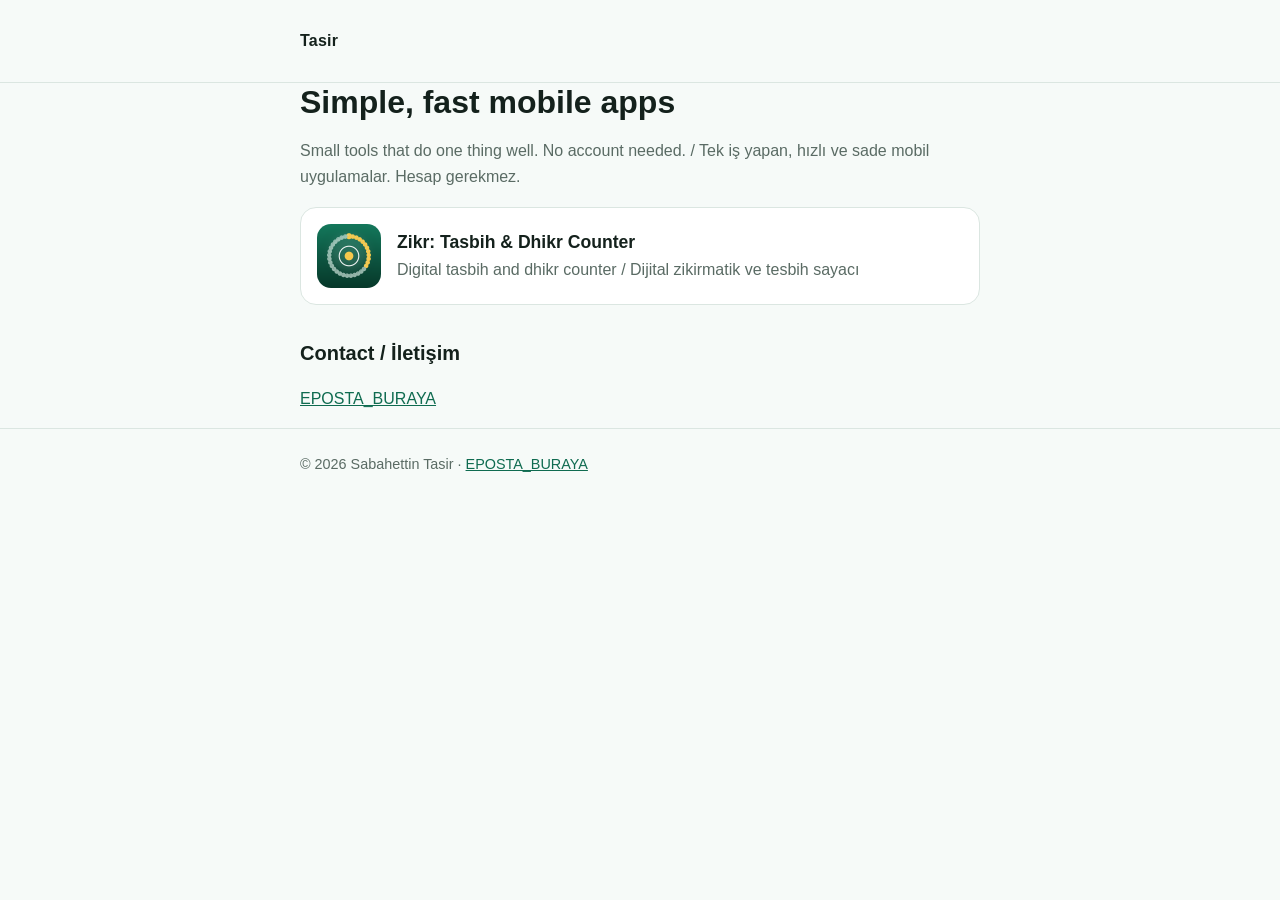
==== index.html @ 007dacdf "Initial site: tasirs.com" ====
<!doctype html>
<html lang="en">
<head>
<meta charset="utf-8">
<meta name="viewport" content="width=device-width,initial-scale=1">
<title>Tasir - Mobile apps</title>
<meta name="description" content="Simple, fast, offline-friendly mobile apps by Sabahettin Tasir.">
<link rel="icon" href="./assets/favicon.png">
<link rel="stylesheet" href="./assets/style.css">
</head>
<body>
<header><div class="wrap"><a href="./">Tasir</a></div></header>
<main class="wrap">
<h1>Simple, fast mobile apps</h1>
<p class="muted">Small tools that do one thing well. No account needed. / Tek iş yapan, hızlı ve sade mobil uygulamalar. Hesap gerekmez.</p>
<a class="card" href="zikr/"><img src="zikr/icon.png" alt="Zikr"><span><strong>Zikr: Tasbih &amp; Dhikr Counter</strong><span class="muted">Digital tasbih and dhikr counter / Dijital zikirmatik ve tesbih sayacı</span></span></a>
<h2>Contact / İletişim</h2>
<p><a href="mailto:EPOSTA_BURAYA">EPOSTA_BURAYA</a></p>
</main>
<footer><div class="wrap">&copy; 2026 Sabahettin Tasir &middot; <a href="mailto:EPOSTA_BURAYA">EPOSTA_BURAYA</a></div></footer>
</body>
</html>
---- assets/style.css ----
:root{--bg:#f6faf8;--fg:#14211c;--muted:#5a6b64;--card:#fff;--line:#dbe6e1;--accent:#0f6b50}
@media (prefers-color-scheme:dark){:root{--bg:#0d1512;--fg:#e8f1ed;--muted:#9fb3aa;--card:#142019;--line:#24352d;--accent:#5fd1a8}}
*{box-sizing:border-box}
body{margin:0;background:var(--bg);color:var(--fg);font:16px/1.65 -apple-system,BlinkMacSystemFont,"Segoe UI",Roboto,Helvetica,Arial,sans-serif}
.wrap{max-width:720px;margin:0 auto;padding:0 20px}
header{padding:28px 0;border-bottom:1px solid var(--line)}
header a{color:var(--fg);text-decoration:none;font-weight:700;letter-spacing:.2px}
main{padding:40px 0 56px}
h1{font-size:2rem;line-height:1.2;margin:0 0 12px}
h2{font-size:1.25rem;margin:32px 0 8px}
p,li{color:var(--fg)}
.muted{color:var(--muted)}
a{color:var(--accent)}
.card{display:flex;gap:16px;align-items:center;background:var(--card);border:1px solid var(--line);border-radius:16px;padding:16px;text-decoration:none;color:inherit;margin:16px 0}
.card img{width:64px;height:64px;border-radius:14px}
.card strong{display:block;font-size:1.1rem}
.app-head{display:flex;gap:18px;align-items:center;margin-bottom:16px}
.app-head img{width:96px;height:96px;border-radius:22px}
footer{border-top:1px solid var(--line);padding:24px 0;color:var(--muted);font-size:.9rem}
.lang{font-size:.9rem;color:var(--muted)}
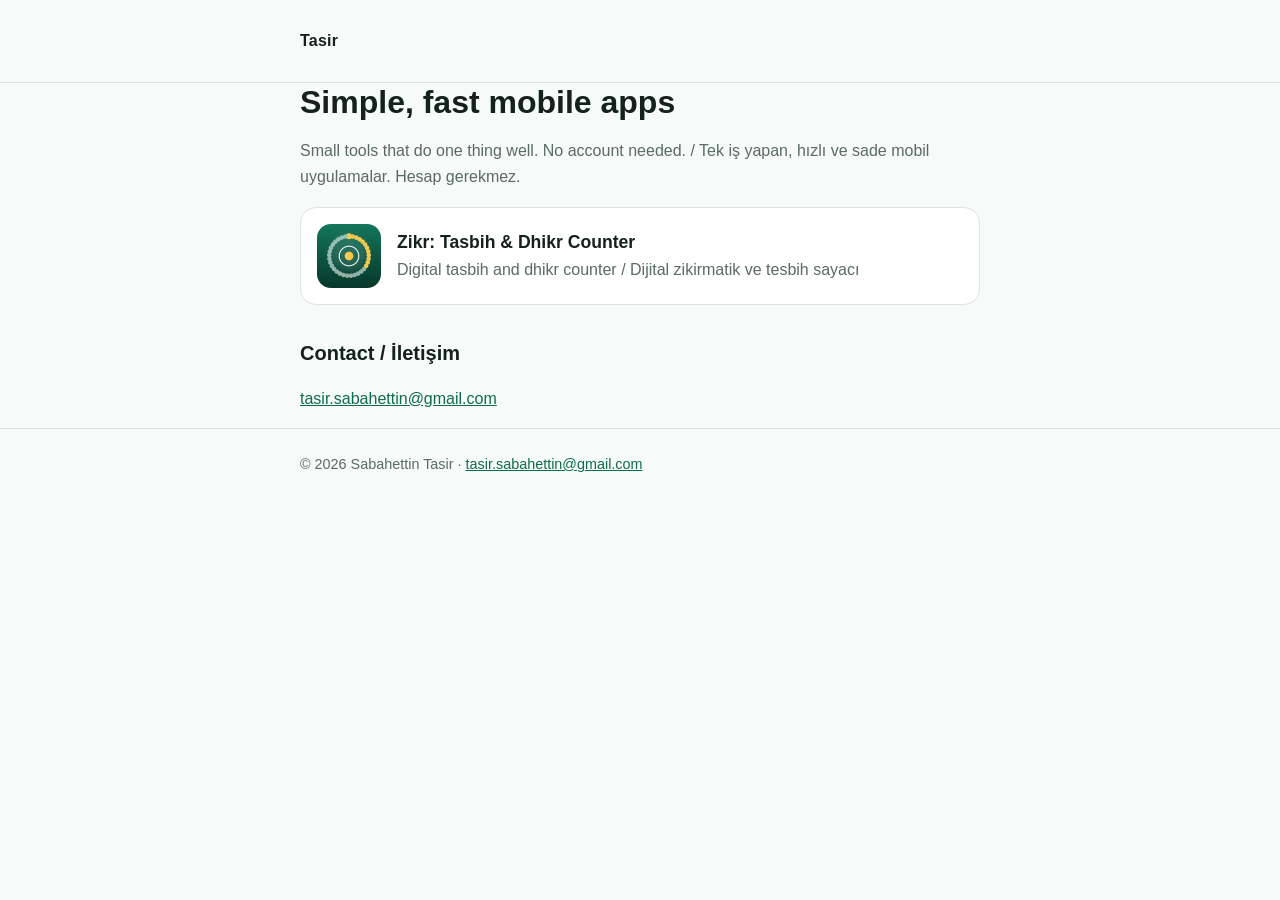
==== commit b34c9df1: "Add contact email" ====
--- a/index.html
+++ b/index.html
@@ -15,8 +15,8 @@
 <p class="muted">Small tools that do one thing well. No account needed. / Tek iş yapan, hızlı ve sade mobil uygulamalar. Hesap gerekmez.</p>
 <a class="card" href="zikr/"><img src="zikr/icon.png" alt="Zikr"><span><strong>Zikr: Tasbih &amp; Dhikr Counter</strong><span class="muted">Digital tasbih and dhikr counter / Dijital zikirmatik ve tesbih sayacı</span></span></a>
 <h2>Contact / İletişim</h2>
-<p><a href="mailto:EPOSTA_BURAYA">EPOSTA_BURAYA</a></p>
+<p><a href="mailto:tasir.sabahettin@gmail.com">tasir.sabahettin@gmail.com</a></p>
 </main>
-<footer><div class="wrap">&copy; 2026 Sabahettin Tasir &middot; <a href="mailto:EPOSTA_BURAYA">EPOSTA_BURAYA</a></div></footer>
+<footer><div class="wrap">&copy; 2026 Sabahettin Tasir &middot; <a href="mailto:tasir.sabahettin@gmail.com">tasir.sabahettin@gmail.com</a></div></footer>
 </body>
 </html>
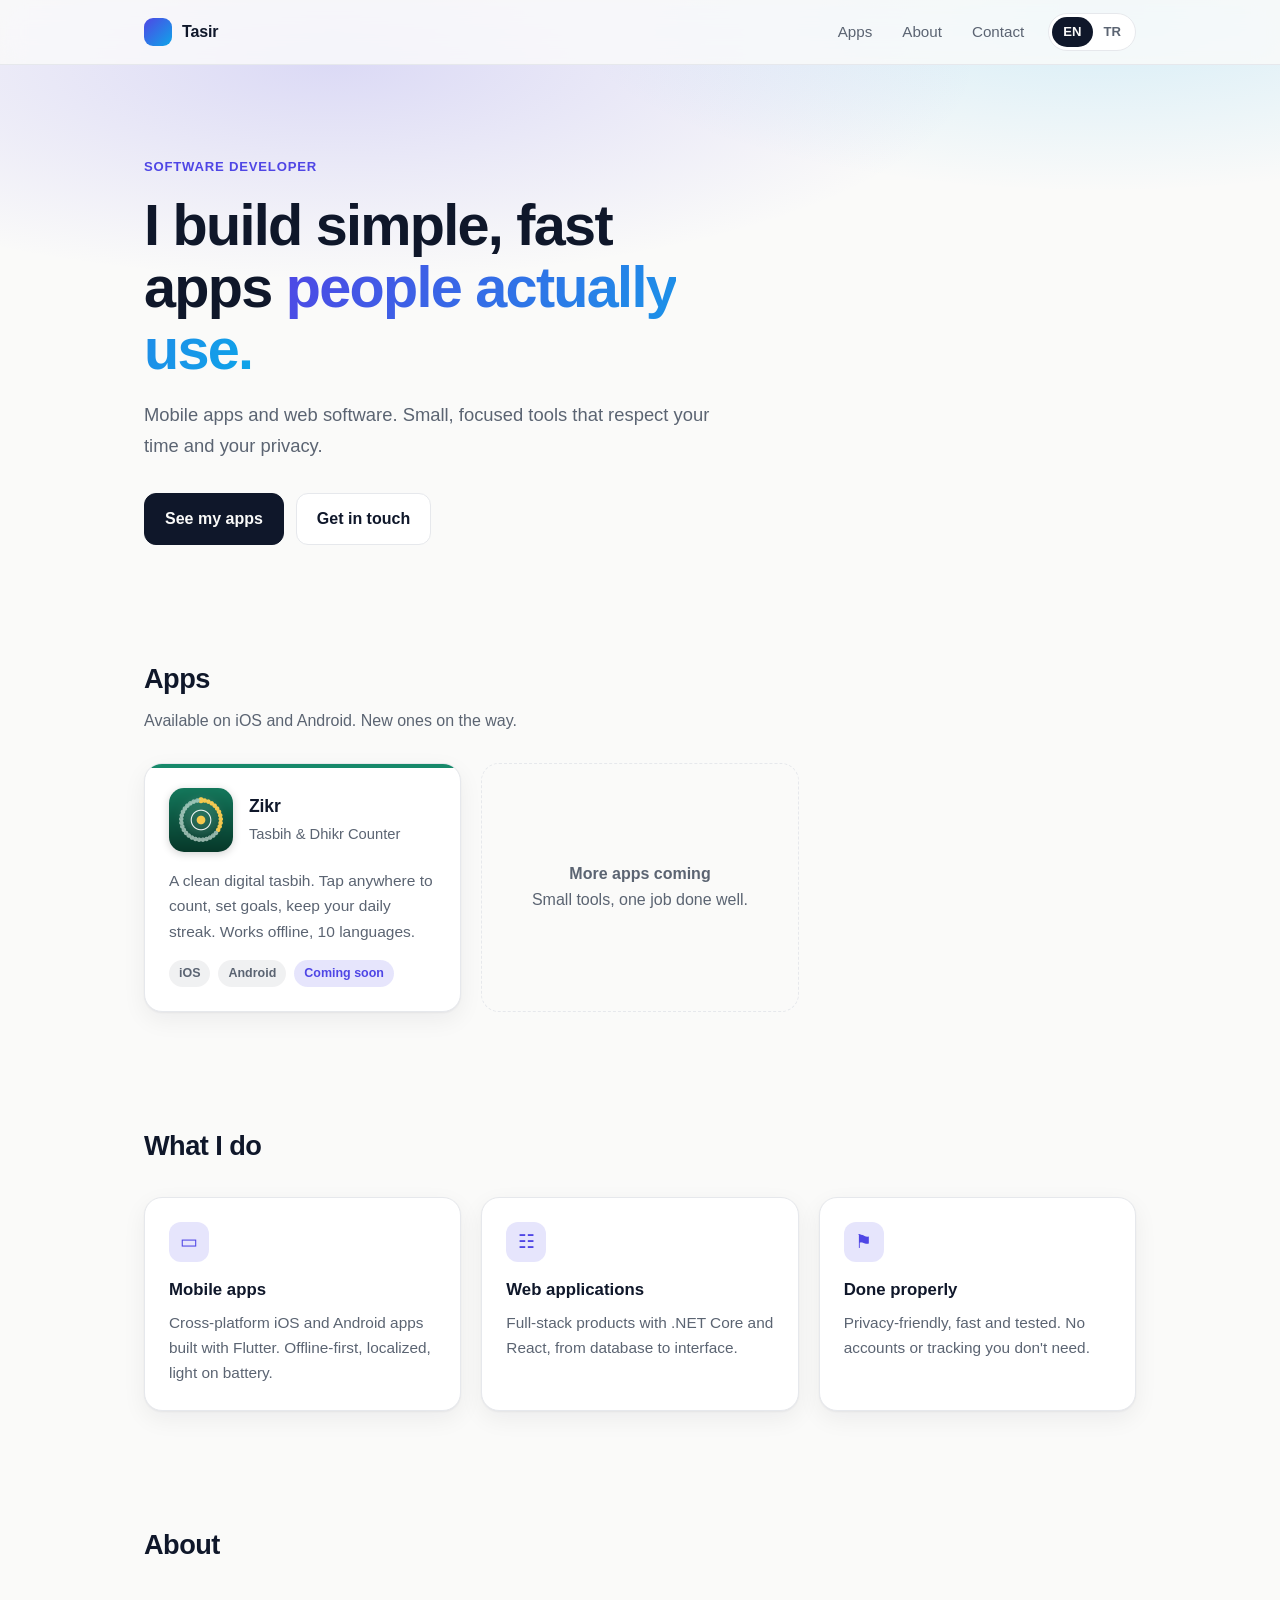
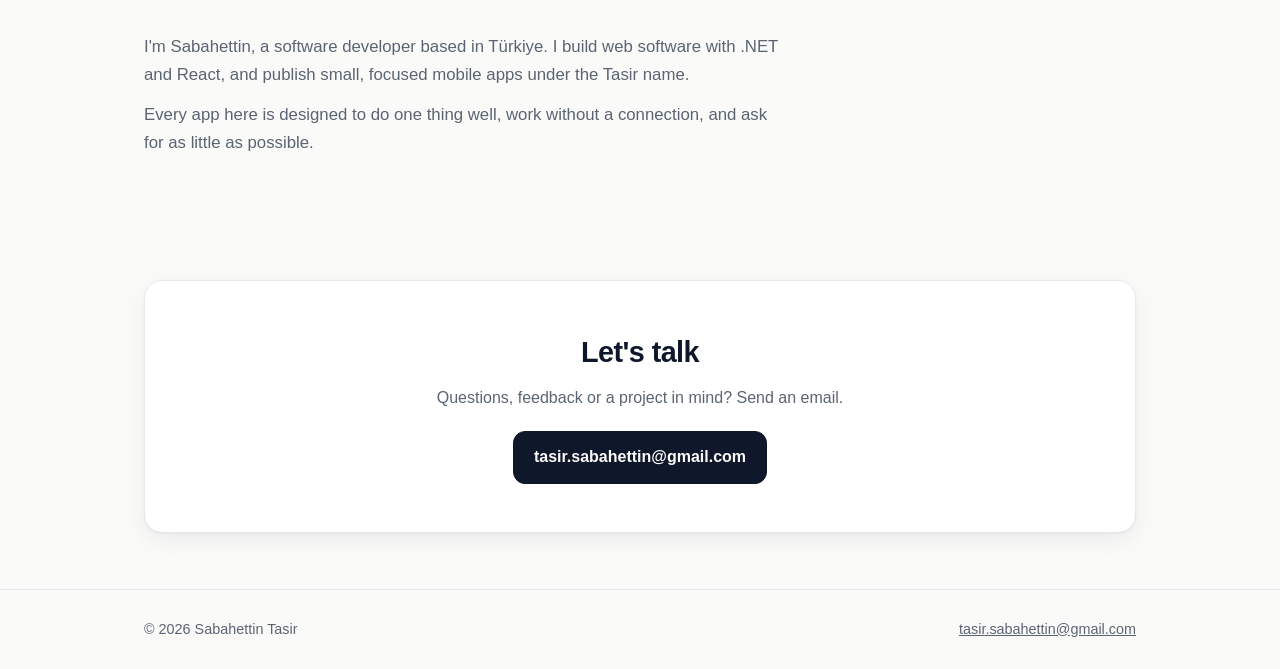
==== commit 10757b0d: "Redesign as portfolio site with TR/EN toggle" ====
--- a/index.html
+++ b/index.html
@@ -1,22 +1,75 @@
 <!doctype html>
-<html lang="en">
+<html lang="en" data-lang="en">
 <head>
 <meta charset="utf-8">
 <meta name="viewport" content="width=device-width,initial-scale=1">
-<title>Tasir - Mobile apps</title>
-<meta name="description" content="Simple, fast, offline-friendly mobile apps by Sabahettin Tasir.">
-<link rel="icon" href="./assets/favicon.png">
-<link rel="stylesheet" href="./assets/style.css">
+<title>Tasir | Mobile apps & software</title>
+<meta name="description" content="Simple, fast mobile apps and web software by Sabahettin Tasir.">
+<meta name="theme-color" content="#4f46e5">
+<link rel="icon" href="/assets/favicon.png">
+<link rel="stylesheet" href="/assets/style.css">
+<script src="/assets/site.js"></script>
 </head>
-<body>
-<header><div class="wrap"><a href="./">Tasir</a></div></header>
-<main class="wrap">
-<h1>Simple, fast mobile apps</h1>
-<p class="muted">Small tools that do one thing well. No account needed. / Tek iş yapan, hızlı ve sade mobil uygulamalar. Hesap gerekmez.</p>
-<a class="card" href="zikr/"><img src="zikr/icon.png" alt="Zikr"><span><strong>Zikr: Tasbih &amp; Dhikr Counter</strong><span class="muted">Digital tasbih and dhikr counter / Dijital zikirmatik ve tesbih sayacı</span></span></a>
-<h2>Contact / İletişim</h2>
-<p><a href="mailto:tasir.sabahettin@gmail.com">tasir.sabahettin@gmail.com</a></p>
+<body class="">
+<header class="site-header"><div class="wrap">
+  <a class="brand" href="/"><i></i>Tasir</a>
+  <nav>
+    <a class="nl" href="/#apps"><span class="en">Apps</span><span class="tr">Uygulamalar</span></a>
+    <a class="nl" href="/#about"><span class="en">About</span><span class="tr">Hakkımda</span></a>
+    <a class="nl" href="/#contact"><span class="en">Contact</span><span class="tr">İletişim</span></a>
+    <div class="lang-toggle" role="group" aria-label="Language"><button data-set="en">EN</button><button data-set="tr">TR</button></div>
+  </nav>
+</div></header>
+<main>
+<div class="hero"><div class="wrap">
+  <span class="eyebrow"><span class="en">Software developer</span><span class="tr">Yazılım geliştirici</span></span>
+  <h1><span class="en">I build simple, fast apps <span class="grad">people actually use.</span></span><span class="tr">İnsanların <span class="grad">gerçekten kullandığı</span>, sade ve hızlı uygulamalar geliştiriyorum.</span></h1>
+  <p class="lead"><span class="en">Mobile apps and web software. Small, focused tools that respect your time and your privacy.</span><span class="tr">Mobil uygulamalar ve web yazılımları. Zamanınıza ve gizliliğinize saygı duyan, küçük ve odaklı araçlar.</span></p>
+  <div class="btns">
+    <a class="btn primary" href="#apps"><span class="en">See my apps</span><span class="tr">Uygulamalarım</span></a>
+    <a class="btn" href="mailto:tasir.sabahettin@gmail.com"><span class="en">Get in touch</span><span class="tr">İletişime geç</span></a>
+  </div>
+</div></div>
+
+<section id="apps"><div class="wrap">
+  <div class="sec-head"><h2><span class="en">Apps</span><span class="tr">Uygulamalar</span></h2>
+  <p><span class="en">Available on iOS and Android. New ones on the way.</span><span class="tr">iOS ve Android için. Yenileri yolda.</span></p></div>
+  <div class="grid">
+    <a class="card app-card" href="/zikr/" style="--card-accent:#17896a">
+      <div class="app-top"><img src="/zikr/icon.png" alt="Zikr app icon"><div><strong>Zikr</strong><span>Tasbih &amp; Dhikr Counter</span></div></div>
+      <p class="app-desc"><span class="en">A clean digital tasbih. Tap anywhere to count, set goals, keep your daily streak. Works offline, 10 languages.</span><span class="tr">Sade bir dijital zikirmatik. Her yere dokunarak sayın, hedef belirleyin, günlük serinizi tutun. İnternetsiz çalışır, 10 dil.</span></p>
+      <div class="tags"><span class="tag">iOS</span><span class="tag">Android</span><span class="tag soon"><span class="en">Coming soon</span><span class="tr">Yakında</span></span></div>
+    </a>
+    <div class="card ghost"><strong><span class="en">More apps coming</span><span class="tr">Yeni uygulamalar geliyor</span></strong><span class="en">Small tools, one job done well.</span><span class="tr">Küçük araçlar, tek iş, iyi yapılmış.</span></div>
+  </div>
+</div></section>
+
+<section id="what"><div class="wrap">
+  <div class="sec-head"><h2><span class="en">What I do</span><span class="tr">Neler yapıyorum</span></h2></div>
+  <div class="grid">
+    <div class="card feat"><div class="ic">&#9645;</div><h3><span class="en">Mobile apps</span><span class="tr">Mobil uygulamalar</span></h3><p><span class="en">Cross-platform iOS and Android apps built with Flutter. Offline-first, localized, light on battery.</span><span class="tr">Flutter ile iOS ve Android uygulamaları. İnternetsiz çalışan, çok dilli, pil dostu.</span></p></div>
+    <div class="card feat"><div class="ic">&#9783;</div><h3><span class="en">Web applications</span><span class="tr">Web uygulamaları</span></h3><p><span class="en">Full-stack products with .NET Core and React, from database to interface.</span><span class="tr">.NET Core ve React ile veritabanından arayüze uçtan uca ürünler.</span></p></div>
+    <div class="card feat"><div class="ic">&#9873;</div><h3><span class="en">Done properly</span><span class="tr">Düzgün yapılmış</span></h3><p><span class="en">Privacy-friendly, fast and tested. No accounts or tracking you don't need.</span><span class="tr">Gizlilik dostu, hızlı ve test edilmiş. Gerek olmayan hesap ya da takip yok.</span></p></div>
+  </div>
+</div></section>
+
+<section id="about"><div class="wrap about">
+  <div class="sec-head"><h2><span class="en">About</span><span class="tr">Hakkımda</span></h2></div>
+  <div>
+    <p><span class="en">I'm Sabahettin, a software developer based in Türkiye. I build web software with .NET and React, and publish small, focused mobile apps under the Tasir name.</span><span class="tr">Ben Sabahettin, Türkiye'de yaşayan bir yazılım geliştiriciyim. .NET ve React ile web yazılımları geliştiriyor, Tasir adıyla küçük ve odaklı mobil uygulamalar yayınlıyorum.</span></p>
+    <p><span class="en">Every app here is designed to do one thing well, work without a connection, and ask for as little as possible.</span><span class="tr">Buradaki her uygulama tek işi iyi yapmak, bağlantı olmadan çalışmak ve mümkün olduğunca az şey istemek üzere tasarlandı.</span></p>
+  </div>
+</div></section>
+
+<section id="contact"><div class="wrap"><div class="card contact">
+  <h2><span class="en">Let's talk</span><span class="tr">Konuşalım</span></h2>
+  <p><span class="en">Questions, feedback or a project in mind? Send an email.</span><span class="tr">Soru, geri bildirim ya da bir proje mi var? E-posta gönderin.</span></p>
+  <a class="btn primary" href="mailto:tasir.sabahettin@gmail.com">tasir.sabahettin@gmail.com</a>
+</div></div></section>
 </main>
-<footer><div class="wrap">&copy; 2026 Sabahettin Tasir &middot; <a href="mailto:tasir.sabahettin@gmail.com">tasir.sabahettin@gmail.com</a></div></footer>
+<footer class="site-footer"><div class="wrap">
+  <span>&copy; 2026 Sabahettin Tasir</span>
+  <span><a href="mailto:tasir.sabahettin@gmail.com">tasir.sabahettin@gmail.com</a></span>
+</div></footer>
 </body>
 </html>
--- a/assets/style.css
+++ b/assets/style.css
@@ -1,20 +1,88 @@
-:root{--bg:#f6faf8;--fg:#14211c;--muted:#5a6b64;--card:#fff;--line:#dbe6e1;--accent:#0f6b50}
-@media (prefers-color-scheme:dark){:root{--bg:#0d1512;--fg:#e8f1ed;--muted:#9fb3aa;--card:#142019;--line:#24352d;--accent:#5fd1a8}}
+:root{
+  --bg:#fafaf9;--surface:#ffffff;--ink:#0f172a;--muted:#5b6472;--line:#e6e8ec;
+  --accent:#4f46e5;--accent-2:#0ea5e9;--accent-ink:#ffffff;--shadow:0 1px 2px rgba(15,23,42,.05),0 8px 24px rgba(15,23,42,.06);
+  --radius:18px;
+}
+@media (prefers-color-scheme:dark){
+  :root{--bg:#0a0d13;--surface:#111620;--ink:#e9edf4;--muted:#98a2b3;--line:#1d2432;
+    --accent:#8b8cf8;--accent-2:#38bdf8;--accent-ink:#0a0d13;--shadow:0 1px 2px rgba(0,0,0,.4),0 12px 32px rgba(0,0,0,.35)}
+}
 *{box-sizing:border-box}
-body{margin:0;background:var(--bg);color:var(--fg);font:16px/1.65 -apple-system,BlinkMacSystemFont,"Segoe UI",Roboto,Helvetica,Arial,sans-serif}
-.wrap{max-width:720px;margin:0 auto;padding:0 20px}
-header{padding:28px 0;border-bottom:1px solid var(--line)}
-header a{color:var(--fg);text-decoration:none;font-weight:700;letter-spacing:.2px}
-main{padding:40px 0 56px}
-h1{font-size:2rem;line-height:1.2;margin:0 0 12px}
-h2{font-size:1.25rem;margin:32px 0 8px}
-p,li{color:var(--fg)}
+html{scroll-behavior:smooth;overflow-x:hidden}
+body{margin:0;overflow-x:clip;background:var(--bg);color:var(--ink);font:16px/1.65 ui-sans-serif,-apple-system,BlinkMacSystemFont,"Segoe UI",Roboto,"Helvetica Neue",Arial,sans-serif;-webkit-font-smoothing:antialiased}
+a{color:var(--accent)}
+.wrap{max-width:1040px;margin:0 auto;padding:0 24px}
+html[data-lang="en"] .tr,html[data-lang="tr"] .en{display:none!important}
+
+/* header */
+.site-header{position:sticky;top:0;z-index:10;background:color-mix(in srgb,var(--bg) 82%,transparent);backdrop-filter:saturate(1.4) blur(12px);-webkit-backdrop-filter:saturate(1.4) blur(12px);border-bottom:1px solid var(--line)}
+.site-header .wrap{display:flex;align-items:center;justify-content:space-between;height:64px;gap:16px}
+.brand{display:flex;align-items:center;gap:10px;color:var(--ink);text-decoration:none;font-weight:700;letter-spacing:-.01em}
+.brand i{width:28px;height:28px;border-radius:9px;background:linear-gradient(135deg,var(--accent),var(--accent-2));display:inline-block}
+nav{display:flex;align-items:center;gap:6px}
+nav a.nl{color:var(--muted);text-decoration:none;font-size:.95rem;padding:8px 12px;border-radius:10px}
+nav a.nl:hover{color:var(--ink);background:color-mix(in srgb,var(--ink) 6%,transparent)}
+.lang-toggle{display:inline-flex;border:1px solid var(--line);border-radius:999px;padding:3px;background:var(--surface);margin-left:6px}
+.lang-toggle button{border:0;background:transparent;color:var(--muted);font:inherit;font-size:.82rem;font-weight:600;padding:4px 11px;border-radius:999px;cursor:pointer}
+html[data-lang="en"] .lang-toggle [data-set="en"],html[data-lang="tr"] .lang-toggle [data-set="tr"]{background:var(--ink);color:var(--bg)}
+@media(max-width:640px){nav a.nl{display:none}}
+
+/* hero */
+.hero{padding:88px 0 56px;position:relative}
+.hero:before{content:"";position:absolute;inset:-20% -10% auto -10%;height:520px;background:radial-gradient(60% 60% at 30% 20%,color-mix(in srgb,var(--accent) 18%,transparent),transparent 70%),radial-gradient(50% 50% at 80% 10%,color-mix(in srgb,var(--accent-2) 16%,transparent),transparent 70%);z-index:-1;pointer-events:none}
+.eyebrow{display:inline-block;font-size:.82rem;font-weight:600;letter-spacing:.06em;text-transform:uppercase;color:var(--accent);margin-bottom:16px}
+h1{font-size:clamp(2.2rem,5.2vw,3.6rem);line-height:1.08;letter-spacing:-.03em;margin:0 0 20px;font-weight:800;max-width:18ch}
+h1 .grad{background:linear-gradient(120deg,var(--accent),var(--accent-2));-webkit-background-clip:text;background-clip:text;color:transparent}
+.lead{font-size:1.15rem;color:var(--muted);max-width:56ch;margin:0 0 32px}
+.btns{display:flex;flex-wrap:wrap;gap:12px}
+.btn{display:inline-flex;align-items:center;gap:8px;padding:12px 20px;border-radius:12px;font-weight:600;text-decoration:none;border:1px solid var(--line);color:var(--ink);background:var(--surface)}
+.btn.primary{background:var(--ink);color:var(--bg);border-color:var(--ink)}
+.btn:hover{transform:translateY(-1px);box-shadow:var(--shadow)}
+
+/* sections */
+section{padding:56px 0}
+.sec-head{margin-bottom:28px}
+.sec-head h2{font-size:1.7rem;letter-spacing:-.02em;margin:0 0 6px}
+.sec-head p{margin:0;color:var(--muted)}
+.grid{display:grid;gap:20px;grid-template-columns:repeat(auto-fill,minmax(300px,1fr))}
+.card{background:var(--surface);border:1px solid var(--line);border-radius:var(--radius);padding:24px;box-shadow:var(--shadow)}
+a.app-card{display:flex;flex-direction:column;gap:16px;text-decoration:none;color:inherit;transition:transform .15s,box-shadow .15s;position:relative;overflow:hidden}
+a.app-card:hover{transform:translateY(-3px)}
+a.app-card:before{content:"";position:absolute;inset:0 0 auto 0;height:4px;background:var(--card-accent,var(--accent))}
+.app-top{display:flex;gap:16px;align-items:center}
+.app-top img{width:64px;height:64px;border-radius:15px;box-shadow:0 2px 8px rgba(0,0,0,.18)}
+.app-top strong{display:block;font-size:1.1rem;letter-spacing:-.01em}
+.app-top span{color:var(--muted);font-size:.92rem}
+.app-desc{color:var(--muted);margin:0;font-size:.97rem}
+.tags{display:flex;flex-wrap:wrap;gap:8px}
+.tag{font-size:.78rem;font-weight:600;padding:3px 10px;border-radius:999px;background:color-mix(in srgb,var(--ink) 6%,transparent);color:var(--muted)}
+.tag.soon{background:color-mix(in srgb,var(--accent) 14%,transparent);color:var(--accent)}
+.card.ghost{border-style:dashed;box-shadow:none;background:transparent;display:flex;flex-direction:column;justify-content:center;align-items:center;text-align:center;color:var(--muted);min-height:200px}
+.feat h3{margin:0 0 6px;font-size:1.05rem}
+.feat p{margin:0;color:var(--muted);font-size:.96rem}
+.feat .ic{width:40px;height:40px;border-radius:12px;display:grid;place-items:center;margin-bottom:14px;background:color-mix(in srgb,var(--accent) 14%,transparent);color:var(--accent);font-size:1.2rem}
+.about{display:grid;gap:32px;grid-template-columns:1fr}
+.about p{color:var(--muted);max-width:68ch;margin:0 0 12px;font-size:1.05rem}
+.contact{text-align:center;padding:48px 24px}
+.contact h2{font-size:1.8rem;margin:0 0 8px;letter-spacing:-.02em}
+.contact p{color:var(--muted);margin:0 0 20px}
+.site-footer{border-top:1px solid var(--line);padding:28px 0;color:var(--muted);font-size:.9rem}
+.site-footer .wrap{display:flex;flex-wrap:wrap;gap:12px;justify-content:space-between}
+.site-footer a{color:var(--muted)}
+
+/* app page */
+.app-hero{display:grid;gap:40px;grid-template-columns:1.2fr .8fr;align-items:center;padding:72px 0 40px}
+@media(max-width:820px){.app-hero{grid-template-columns:1fr}}
+.app-hero .icon{width:96px;height:96px;border-radius:22px;box-shadow:0 8px 24px rgba(0,0,0,.25);margin-bottom:20px}
+.app-hero h1{font-size:clamp(2rem,4.5vw,3rem);max-width:none;margin-bottom:8px}
+.sub{color:var(--muted);margin:0 0 20px;font-size:1.05rem}
+.badges{display:flex;flex-wrap:wrap;gap:12px;margin-top:8px}
+.badge{display:inline-flex;align-items:center;gap:10px;padding:10px 18px;border-radius:12px;background:var(--ink);color:var(--bg);font-weight:600;font-size:.92rem;opacity:.55;cursor:default}
+.badge small{display:block;font-weight:500;font-size:.7rem;opacity:.8;line-height:1.1}
+.phone{justify-self:center;width:260px}
+.phone svg{width:100%;height:auto;filter:drop-shadow(0 24px 40px rgba(0,0,0,.28))}
+.langs{display:flex;flex-wrap:wrap;gap:8px}
+.prose{max-width:760px}
+.prose h2{font-size:1.25rem;margin:28px 0 8px}
+.prose p{color:var(--ink)}
 .muted{color:var(--muted)}
-a{color:var(--accent)}
-.card{display:flex;gap:16px;align-items:center;background:var(--card);border:1px solid var(--line);border-radius:16px;padding:16px;text-decoration:none;color:inherit;margin:16px 0}
-.card img{width:64px;height:64px;border-radius:14px}
-.card strong{display:block;font-size:1.1rem}
-.app-head{display:flex;gap:18px;align-items:center;margin-bottom:16px}
-.app-head img{width:96px;height:96px;border-radius:22px}
-footer{border-top:1px solid var(--line);padding:24px 0;color:var(--muted);font-size:.9rem}
-.lang{font-size:.9rem;color:var(--muted)}
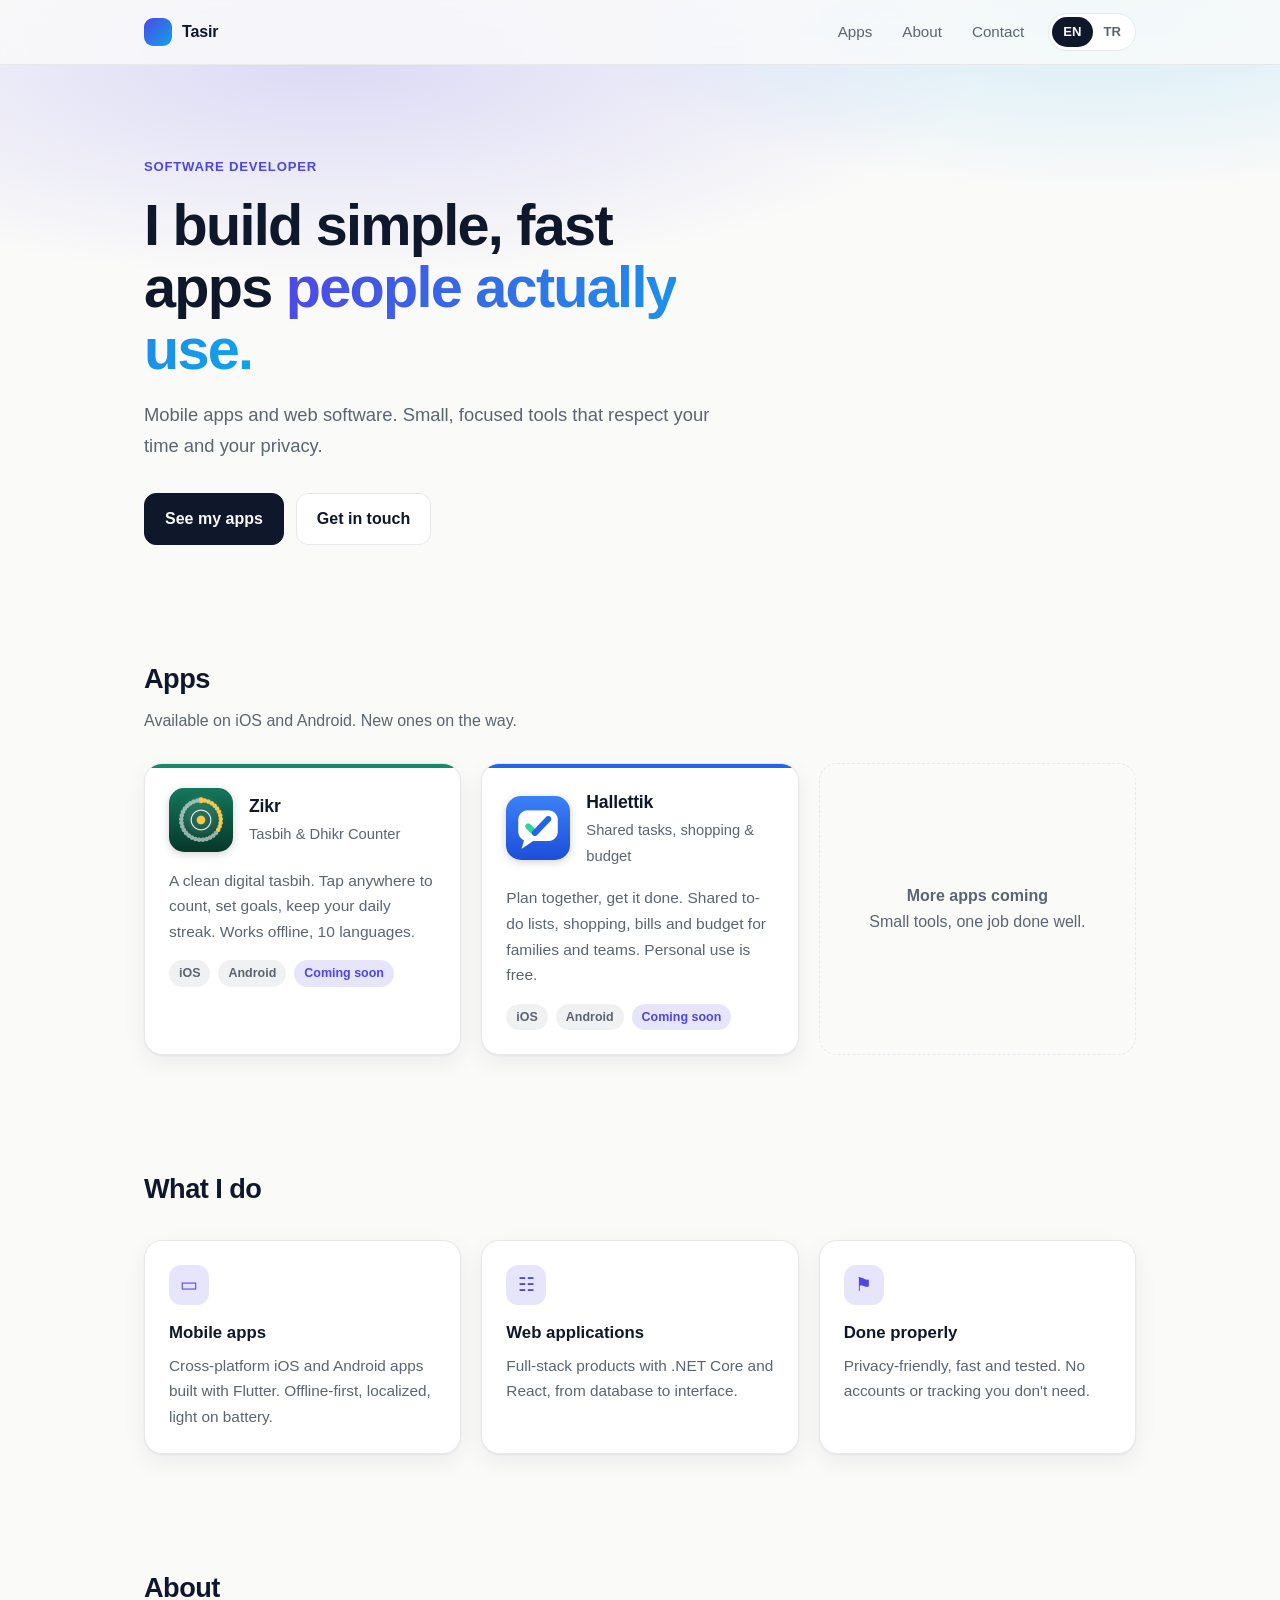
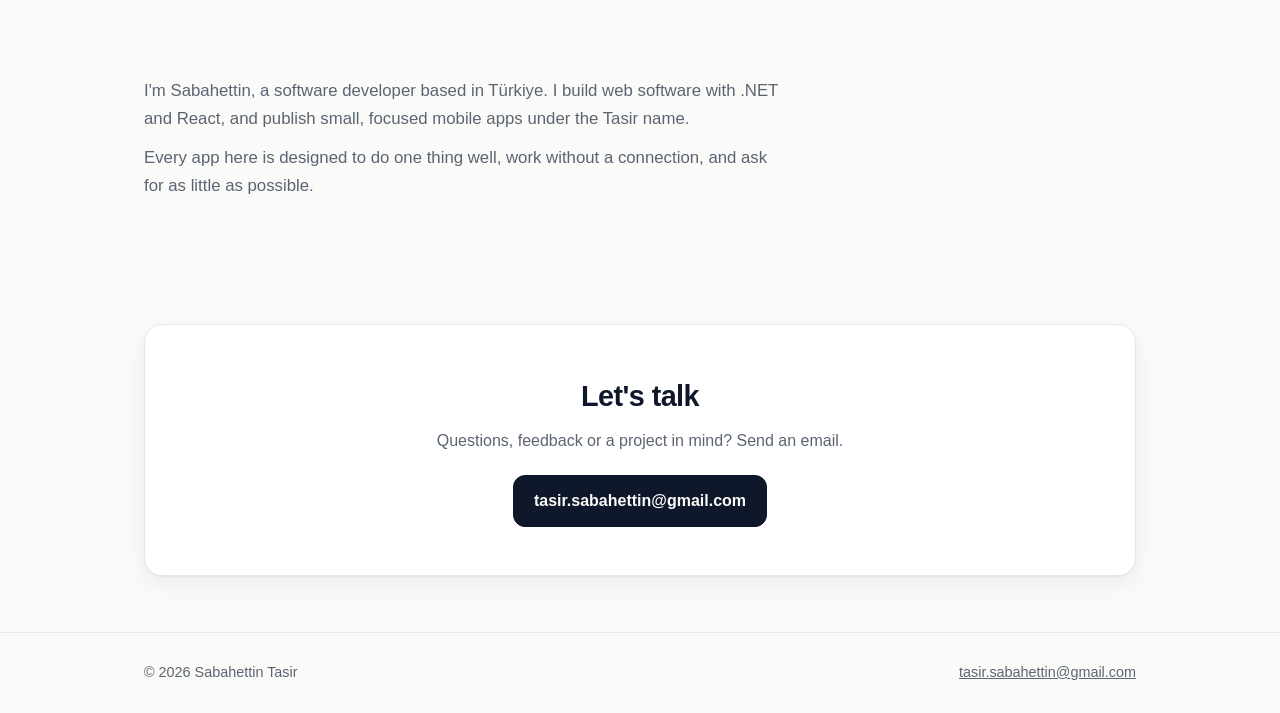
==== commit 94747faa: "Add Hallettik app page, privacy, terms, support and account deletion Co-Authored-By: Claude Opus 5.5" ====
--- a/index.html
+++ b/index.html
@@ -40,6 +40,11 @@
       <p class="app-desc"><span class="en">A clean digital tasbih. Tap anywhere to count, set goals, keep your daily streak. Works offline, 10 languages.</span><span class="tr">Sade bir dijital zikirmatik. Her yere dokunarak sayın, hedef belirleyin, günlük serinizi tutun. İnternetsiz çalışır, 10 dil.</span></p>
       <div class="tags"><span class="tag">iOS</span><span class="tag">Android</span><span class="tag soon"><span class="en">Coming soon</span><span class="tr">Yakında</span></span></div>
     </a>
+    <a class="card app-card" href="/hallettik/" style="--card-accent:#2563eb">
+      <div class="app-top"><img src="/hallettik/icon.png" alt="Hallettik app icon"><div><strong>Hallettik</strong><span><span class="en">Shared tasks, shopping &amp; budget</span><span class="tr">Ortak görev, alışveriş ve bütçe</span></span></div></div>
+      <p class="app-desc"><span class="en">Plan together, get it done. Shared to-do lists, shopping, bills and budget for families and teams. Personal use is free.</span><span class="tr">Birlikte planla, birlikte hallet. Aile ve ekipler için ortak görev listesi, alışveriş, faturalar ve bütçe. Bireysel kullanım ücretsiz.</span></p>
+      <div class="tags"><span class="tag">iOS</span><span class="tag">Android</span><span class="tag soon"><span class="en">Coming soon</span><span class="tr">Yakında</span></span></div>
+    </a>
     <div class="card ghost"><strong><span class="en">More apps coming</span><span class="tr">Yeni uygulamalar geliyor</span></strong><span class="en">Small tools, one job done well.</span><span class="tr">Küçük araçlar, tek iş, iyi yapılmış.</span></div>
   </div>
 </div></section>
